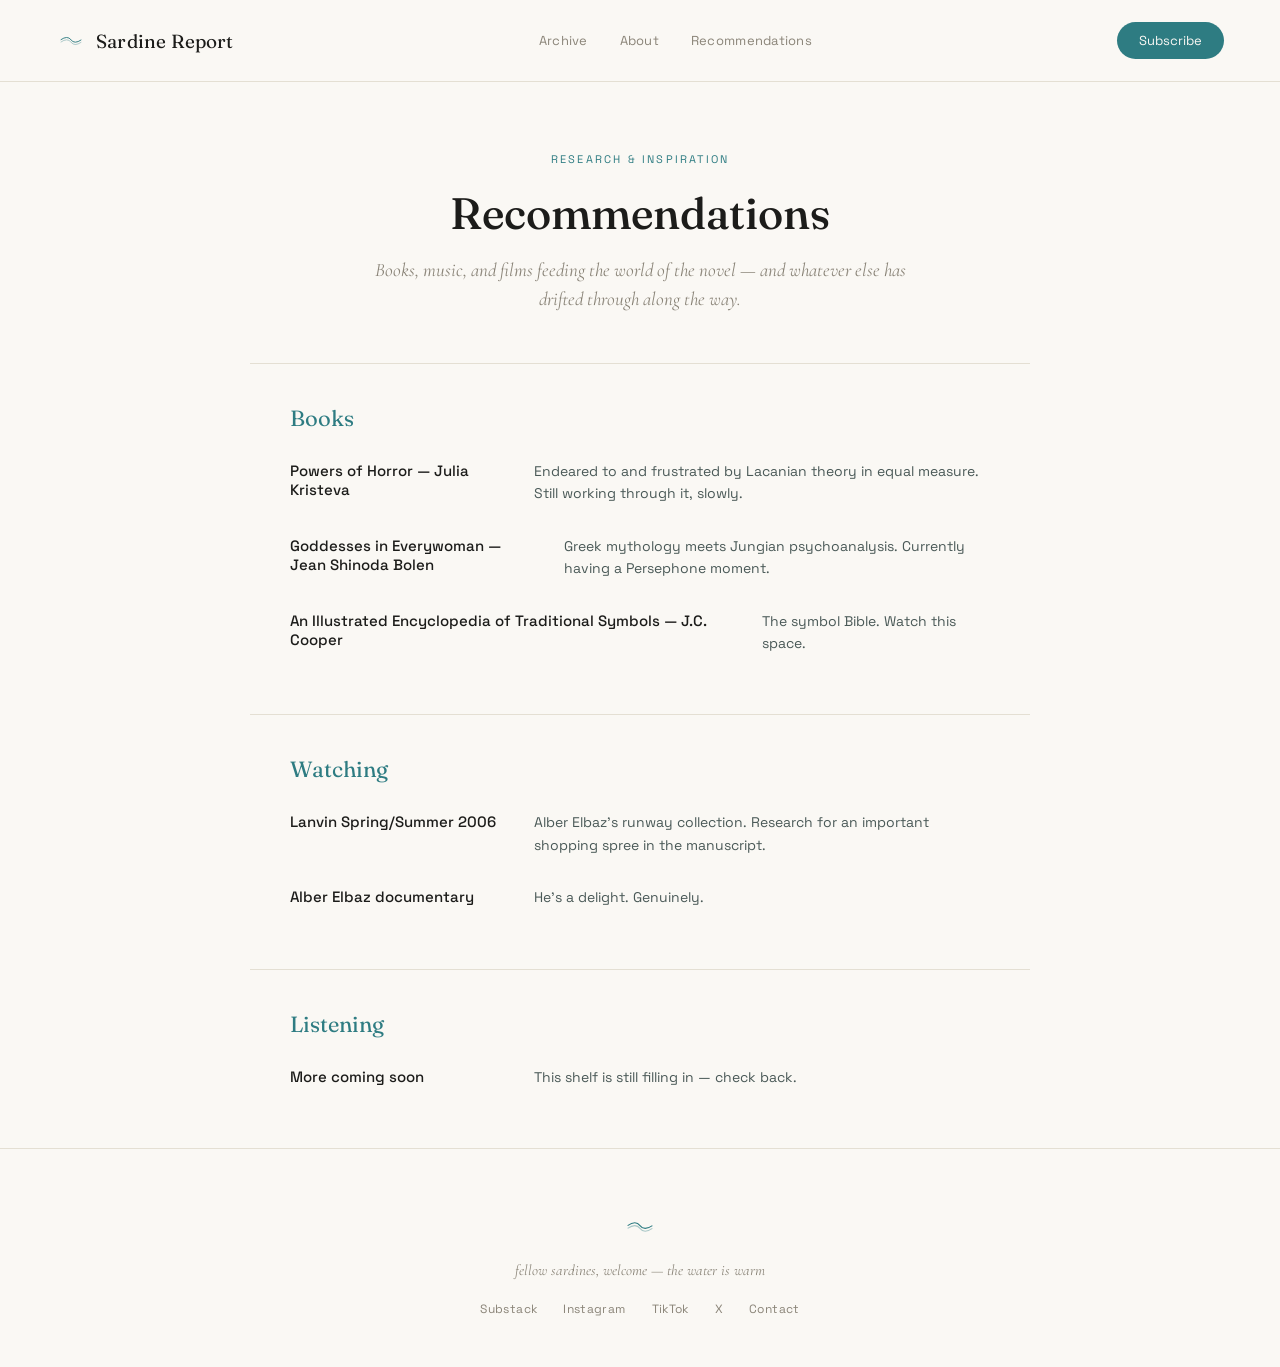
==== recommendations.html @ 5707d10d "Add files via upload" ====
<!DOCTYPE html>
<html lang="en">
<head>
<meta charset="UTF-8">
<meta name="viewport" content="width=device-width, initial-scale=1.0">
<title>Recommendations — The Sardine Report</title>
<meta name="description" content="Books, music, and movies feeding the world of the novel.">
<link rel="icon" type="image/png" href="favicon.png">
<link href="https://fonts.googleapis.com/css2?family=Fraunces:opsz,wght@9..144,300;9..144,400;9..144,500;9..144,600&family=Cormorant+Garamond:ital,wght@0,400;0,500;1,400;1,500&family=Space+Grotesk:wght@300;400;500&display=swap" rel="stylesheet">
<link rel="stylesheet" href="styles.css">
<style>
  .rec-hero {
    text-align: center;
    padding: 70px 40px 50px;
    max-width: 640px;
    margin: 0 auto;
  }
  .rec-hero h1 {
    font-family: 'Fraunces', serif;
    font-weight: 500;
    font-size: 44px;
    margin-bottom: 16px;
  }
  .rec-hero p {
    font-family: 'Cormorant Garamond', serif;
    font-style: italic;
    font-size: 19px;
    color: var(--muted);
    line-height: 1.5;
  }
  .rec-section {
    max-width: 780px;
    margin: 0 auto;
    padding: 40px 40px 60px;
    border-top: 1px solid var(--line);
  }
  .rec-section:first-of-type { border-top: none; }
  .rec-section-label {
    font-family: 'Fraunces', serif;
    font-size: 22px;
    color: var(--aqua-deep);
    margin-bottom: 28px;
  }
  .rec-item {
    display: flex;
    gap: 24px;
    margin-bottom: 30px;
    align-items: baseline;
  }
  .rec-item:last-child { margin-bottom: 0; }
  .rec-item .rec-title {
    font-family: 'Space Grotesk', sans-serif;
    font-weight: 500;
    font-size: 15px;
    min-width: 220px;
  }
  .rec-item .rec-note {
    font-size: 14px;
    color: #4A5957;
    line-height: 1.6;
  }
  @media (max-width: 640px) {
    .rec-item { flex-direction: column; gap: 4px; }
    .rec-item .rec-title { min-width: unset; }
  }
</style>
</head>
<body>

<!-- NAV -->
<nav>
  <a href="/" class="nav-mark">
    <svg viewBox="0 0 256 256"><path d="M40 118 Q98 78 128 118 T216 118" fill="none" stroke="#2E7C82" stroke-width="8"/><path d="M40 138 Q98 98 128 138 T216 138" fill="none" stroke="#2E7C82" stroke-width="8" opacity="0.4"/></svg>
    <span class="nav-name">Sardine Report</span>
  </a>
  <div class="nav-links">
    <a href="https://thesardinereport.substack.com/archive" target="_blank" rel="noopener">Archive</a>
    <a href="/#about">About</a>
    <a href="/recommendations.html">Recommendations</a>
  </div>
  <a class="nav-cta" href="https://thesardinereport.substack.com/subscribe" target="_blank" rel="noopener">Subscribe</a>
</nav>

<div class="rec-hero">
  <div class="hero-eyebrow">Research &amp; Inspiration</div>
  <h1>Recommendations</h1>
  <p>Books, music, and films feeding the world of the novel — and whatever else has drifted through along the way.</p>
</div>

<!-- BOOKS -->
<div class="rec-section">
  <div class="rec-section-label">Books</div>

  <div class="rec-item">
    <div class="rec-title">Powers of Horror &mdash; Julia Kristeva</div>
    <div class="rec-note">Endeared to and frustrated by Lacanian theory in equal measure. Still working through it, slowly.</div>
  </div>

  <div class="rec-item">
    <div class="rec-title">Goddesses in Everywoman &mdash; Jean Shinoda Bolen</div>
    <div class="rec-note">Greek mythology meets Jungian psychoanalysis. Currently having a Persephone moment.</div>
  </div>

  <div class="rec-item">
    <div class="rec-title">An Illustrated Encyclopedia of Traditional Symbols &mdash; J.C. Cooper</div>
    <div class="rec-note">The symbol Bible. Watch this space.</div>
  </div>

</div>

<!-- FILM & TV -->
<div class="rec-section">
  <div class="rec-section-label">Watching</div>

  <div class="rec-item">
    <div class="rec-title">Lanvin Spring/Summer 2006</div>
    <div class="rec-note">Alber Elbaz's runway collection. Research for an important shopping spree in the manuscript.</div>
  </div>

  <div class="rec-item">
    <div class="rec-title">Alber Elbaz documentary</div>
    <div class="rec-note">He's a delight. Genuinely.</div>
  </div>

</div>

<!-- MUSIC -->
<div class="rec-section">
  <div class="rec-section-label">Listening</div>

  <div class="rec-item">
    <div class="rec-title">More coming soon</div>
    <div class="rec-note">This shelf is still filling in &mdash; check back.</div>
  </div>

</div>

<!-- FOOTER -->
<footer>
  <svg class="foot-mark" viewBox="0 0 256 256"><path d="M40 118 Q98 78 128 118 T216 118" fill="none" stroke="#2E7C82" stroke-width="8"/><path d="M40 138 Q98 98 128 138 T216 138" fill="none" stroke="#2E7C82" stroke-width="8" opacity="0.4"/></svg>
  <div class="tagline">fellow sardines, welcome &mdash; the water is warm</div>
  <div class="foot-links">
    <a href="https://thesardinereport.substack.com" target="_blank" rel="noopener">Substack</a>
    <a href="https://instagram.com/thesardinereport" target="_blank" rel="noopener">Instagram</a>
    <a href="https://tiktok.com/@thesardinereport" target="_blank" rel="noopener">TikTok</a>
    <a href="https://x.com/sardinereports" target="_blank" rel="noopener">X</a>
    <a href="mailto:thesardinereport@gmail.com">Contact</a>
  </div>
</footer>

</body>
</html>
---- styles.css ----
:root {
  --ink: #1C1C1A;
  --aqua-deep: #2E7C82;
  --aqua: #6FBFC4;
  --tangerine: #F2793A;
  --cream: #FAF8F4;
  --cream-warm: #FAF3E4;
  --line: #E4DFD3;
  --muted: #8A8478;
}

* { box-sizing: border-box; margin: 0; padding: 0; }

body {
  font-family: 'Space Grotesk', sans-serif;
  background: var(--cream);
  color: var(--ink);
}

a { color: inherit; text-decoration: none; }

/* ===== NAV ===== */
nav {
  display: flex;
  align-items: center;
  justify-content: space-between;
  padding: 22px 56px;
  border-bottom: 1px solid var(--line);
  flex-wrap: wrap;
  gap: 16px;
}
.nav-mark {
  display: flex;
  align-items: center;
  gap: 10px;
}
.nav-mark svg { width: 30px; height: 30px; }
.nav-name {
  font-family: 'Fraunces', serif;
  font-size: 19px;
  letter-spacing: 0.01em;
}
.nav-links {
  display: flex;
  gap: 32px;
  font-size: 13px;
  color: var(--muted);
  letter-spacing: 0.02em;
}
.nav-links a:hover { color: var(--tangerine); }
.nav-cta {
  background: var(--aqua-deep);
  color: var(--cream) !important;
  border: none;
  padding: 10px 22px;
  border-radius: 100px;
  font-family: 'Space Grotesk', sans-serif;
  font-size: 13px;
  cursor: pointer;
}

/* ===== HERO ===== */
.hero {
  text-align: center;
  padding: 90px 40px 70px;
  max-width: 720px;
  margin: 0 auto;
  display: flex;
  flex-direction: column;
  align-items: center;
}
.hero-eyebrow {
  font-size: 11px;
  letter-spacing: 0.2em;
  text-transform: uppercase;
  color: var(--aqua-deep);
  margin-bottom: 20px;
}
.hero h1 {
  font-family: 'Fraunces', serif;
  font-weight: 500;
  font-size: 64px;
  letter-spacing: -0.01em;
  margin-bottom: 18px;
  line-height: 1.05;
}
.hero-wave {
  width: 220px;
  height: 20px;
  margin: 0 auto 26px;
  display: block;
}
.hero p.sub {
  font-family: 'Cormorant Garamond', serif;
  font-style: italic;
  font-size: 21px;
  color: var(--muted);
  max-width: 460px;
  margin: 0 auto 36px;
  line-height: 1.5;
}
.hero-cta {
  display: inline-block;
  background: var(--tangerine);
  color: white !important;
  border: none;
  padding: 14px 34px;
  border-radius: 100px;
  font-family: 'Space Grotesk', sans-serif;
  font-size: 14px;
  cursor: pointer;
  margin-bottom: 14px;
}
.hero-note {
  font-size: 12px;
  color: var(--muted)
}

/* ===== SECTIONS STRIP ===== */
.sections-strip {
  display: grid;
  grid-template-columns: repeat(4, 1fr);
  border-top: 1px solid var(--line);
  border-bottom: 1px solid var(--line);
}
.section-item {
  padding: 34px 26px;
  border-right: 1px solid var(--line);
}
.section-item:last-child { border-right: none; }
.section-item .label {
  font-family: 'Fraunces', serif;
  font-size: 17px;
  margin-bottom: 8px;
  color: var(--aqua-deep);
}
.section-item .desc {
  font-size: 13px;
  color: var(--muted);
  line-height: 1.5;
}

/* ===== LATEST ISSUE ===== */
.latest {
  padding: 70px 56px;
}
.latest-heading {
  text-align: center;
  margin-bottom: 40px;
}
.latest-heading .eyebrow {
  font-size: 11px;
  letter-spacing: 0.2em;
  text-transform: uppercase;
  color: var(--aqua-deep);
  margin-bottom: 10px;
}
.latest-heading h2 {
  font-family: 'Fraunces', serif;
  font-weight: 500;
  font-size: 32px;
}
.issue-card {
  max-width: 640px;
  margin: 0 auto;
  background: white;
  border: 1px solid var(--line);
  border-radius: 16px;
  padding: 40px;
}
.issue-tag {
  display: inline-block;
  background: #FCE3D0;
  color: #D85E22;
  font-size: 11px;
  text-transform: uppercase;
  letter-spacing: 0.08em;
  padding: 5px 12px;
  border-radius: 100px;
  margin-bottom: 16px;
}
.issue-card h3 {
  font-family: 'Fraunces', serif;
  font-size: 26px;
  margin-bottom: 12px;
  line-height: 1.2;
}
.issue-card p {
  font-size: 14px;
  color: #4A5957;
  line-height: 1.7;
  margin-bottom: 20px;
}
.issue-read {
  font-size: 13px;
  color: var(--aqua-deep) !important;
  text-decoration: underline;
  text-underline-offset: 3px;
}

/* ===== ABOUT ===== */
.about {
  background: var(--cream);
  padding: 80px 40px;
  border-top: 1px solid var(--line);
}
.about-inner {
  max-width: 560px;
  margin: 0 auto;
  text-align: center;
}
.about .eyebrow {
  font-size: 11px;
  letter-spacing: 0.2em;
  text-transform: uppercase;
  color: var(--aqua-deep);
  margin-bottom: 14px;
}
.about h2 {
  font-family: 'Fraunces', serif;
  font-weight: 500;
  font-size: 32px;
  margin-bottom: 22px;
}
.about p {
  font-size: 15px;
  line-height: 1.75;
  color: #4A5957;
  margin-bottom: 20px;
}
.about-cta {
  display: inline-block;
  background: var(--aqua-deep);
  color: var(--cream) !important;
  padding: 12px 28px;
  border-radius: 100px;
  font-size: 13px;
  margin: 10px 0 24px;
}
.about-signoff {
  font-family: 'Cormorant Garamond', serif;
  font-style: italic;
  color: var(--muted);
  font-size: 15px;
}

/* ===== FOOTER ===== */
footer {
  text-align: center;
  padding: 60px 40px 50px;
  border-top: 1px solid var(--line);
}
footer .foot-mark {
  width: 36px;
  height: 36px;
  margin: 0 auto 16px;
  display: block;
}
footer .tagline {
  font-family: 'Cormorant Garamond', serif;
  font-style: italic;
  font-size: 15px;
  color: var(--muted);
  margin-bottom: 22px;
}
footer .foot-links {
  display: flex;
  justify-content: center;
  gap: 26px;
  font-size: 12px;
  color: var(--muted);
  letter-spacing: 0.03em;
  flex-wrap: wrap;
}
footer .foot-links a:hover { color: var(--tangerine); }


/* ===== RESPONSIVE ===== */
@media (max-width: 700px) {
  nav { padding: 18px 24px; }
  .nav-links { display: none; }
  .hero h1 { font-size: 44px; }
  .sections-strip { grid-template-columns: 1fr 1fr; }
  .section-item { border-bottom: 1px solid var(--line); }
  .latest, .about { padding: 50px 24px; }
}
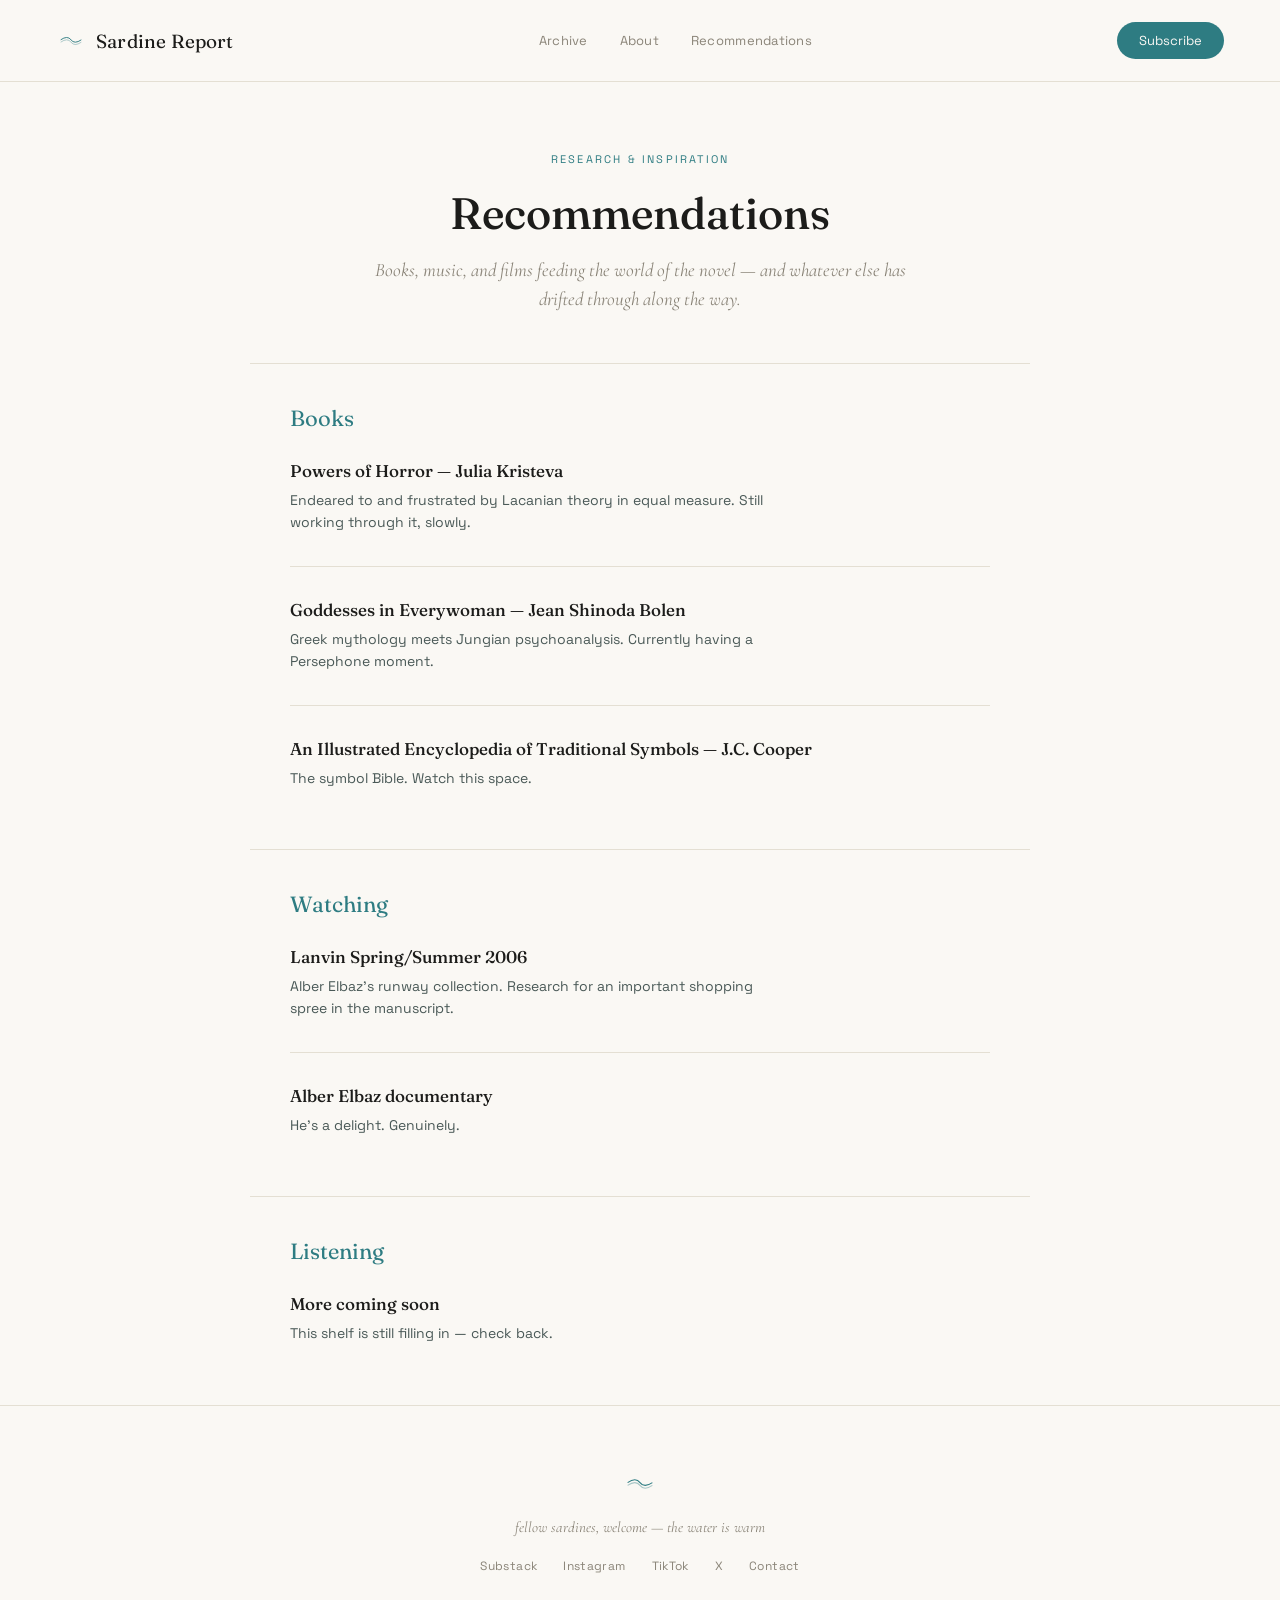
==== commit e726d8cf: "Refactor styles for recommendation items Updated styles for recommendation items, including margin, " ====
--- a/recommendations.html
+++ b/recommendations.html
@@ -41,28 +41,28 @@
     color: var(--aqua-deep);
     margin-bottom: 28px;
   }
-  .rec-item {
-    display: flex;
-    gap: 24px;
-    margin-bottom: 30px;
-    align-items: baseline;
-  }
-  .rec-item:last-child { margin-bottom: 0; }
-  .rec-item .rec-title {
-    font-family: 'Space Grotesk', sans-serif;
-    font-weight: 500;
-    font-size: 15px;
-    min-width: 220px;
-  }
-  .rec-item .rec-note {
-    font-size: 14px;
-    color: #4A5957;
-    line-height: 1.6;
-  }
-  @media (max-width: 640px) {
-    .rec-item { flex-direction: column; gap: 4px; }
-    .rec-item .rec-title { min-width: unset; }
-  }
+.rec-item {
+  margin-bottom: 32px;
+  padding-bottom: 32px;
+  border-bottom: 1px solid var(--line);
+}
+.rec-item:last-child {
+  margin-bottom: 0;
+  padding-bottom: 0;
+  border-bottom: none;
+}
+.rec-item .rec-title {
+  font-family: 'Fraunces', serif;
+  font-weight: 500;
+  font-size: 17px;
+  margin-bottom: 8px;
+}
+.rec-item .rec-note {
+  font-size: 14px;
+  color: #4A5957;
+  line-height: 1.6;
+  max-width: 480px;
+}
 </style>
 </head>
 <body>
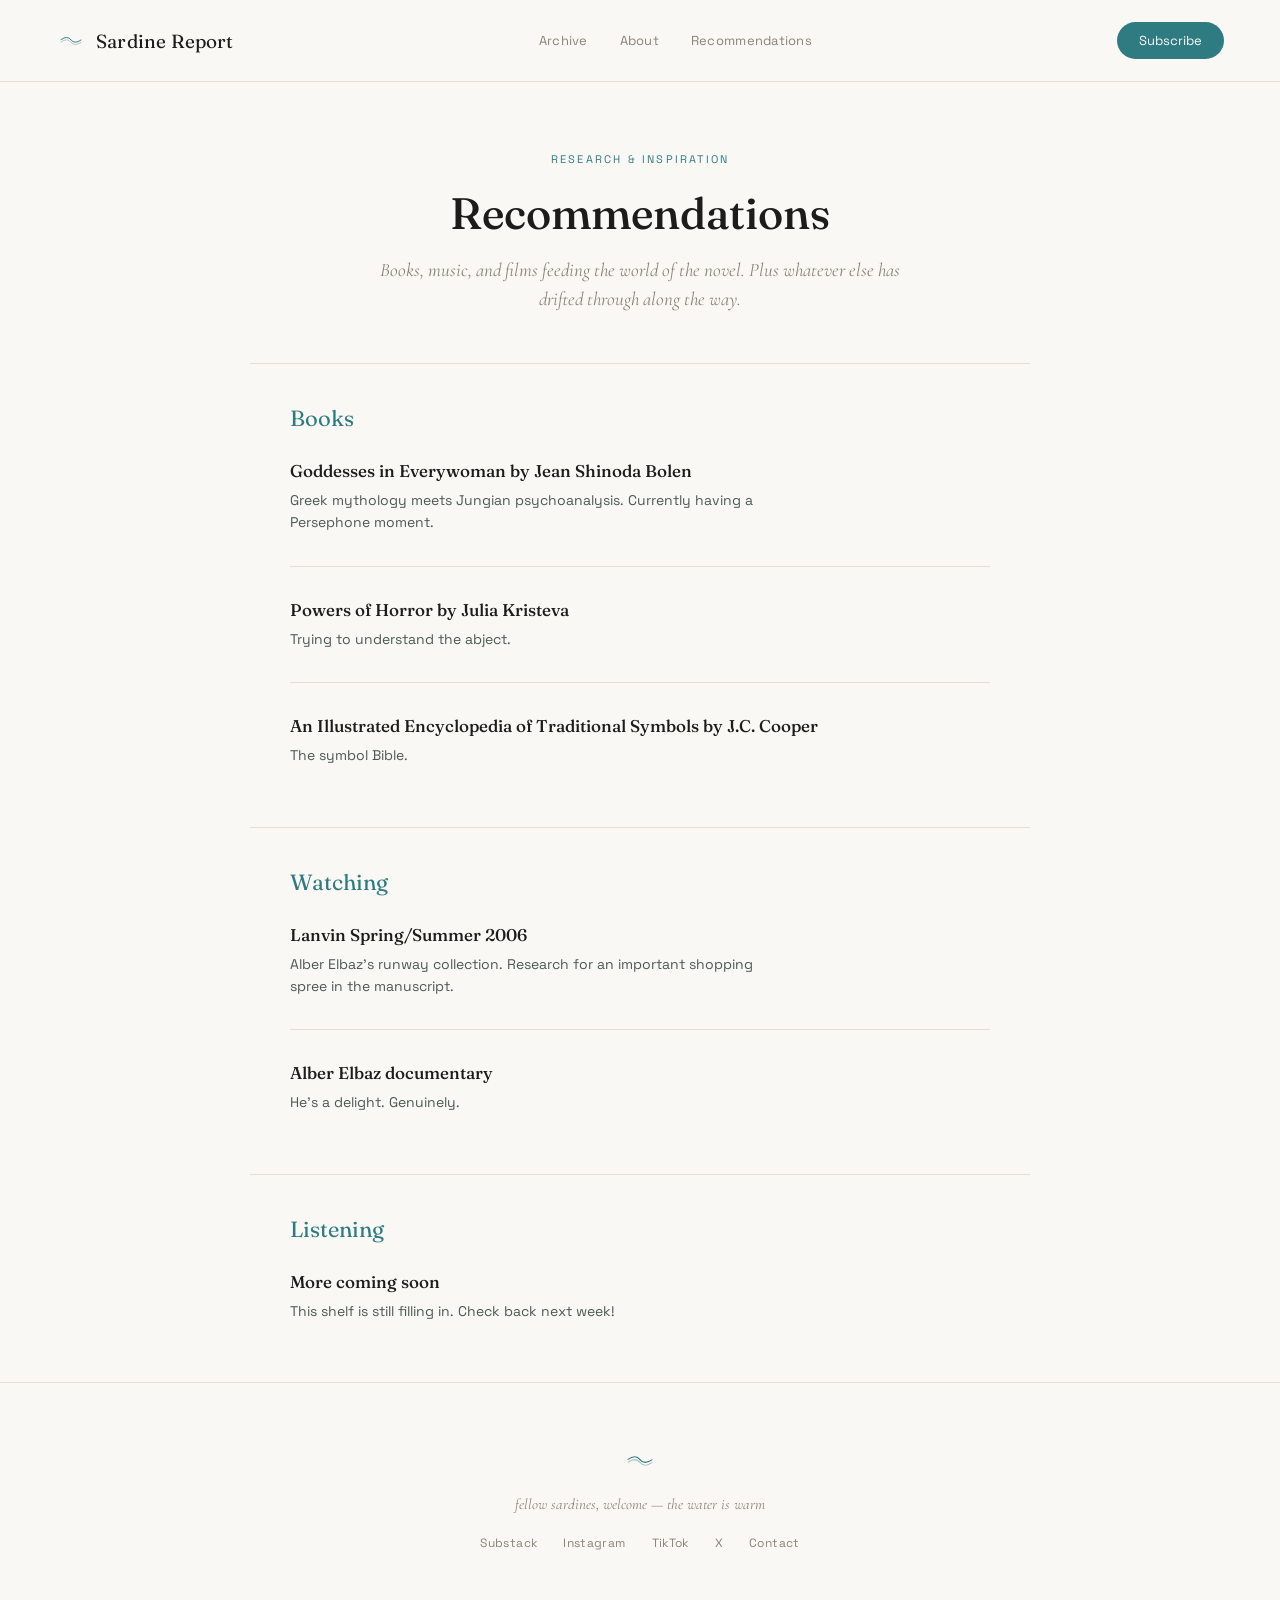
==== commit 18f95353: "Revise recommendations in recommendations.html Updated recommendations section with new titles and n" ====
--- a/recommendations.html
+++ b/recommendations.html
@@ -84,26 +84,26 @@
 <div class="rec-hero">
   <div class="hero-eyebrow">Research &amp; Inspiration</div>
   <h1>Recommendations</h1>
-  <p>Books, music, and films feeding the world of the novel — and whatever else has drifted through along the way.</p>
+  <p>Books, music, and films feeding the world of the novel. Plus whatever else has drifted through along the way.</p>
 </div>
 
 <!-- BOOKS -->
 <div class="rec-section">
   <div class="rec-section-label">Books</div>
-
+  
   <div class="rec-item">
-    <div class="rec-title">Powers of Horror &mdash; Julia Kristeva</div>
-    <div class="rec-note">Endeared to and frustrated by Lacanian theory in equal measure. Still working through it, slowly.</div>
-  </div>
-
-  <div class="rec-item">
-    <div class="rec-title">Goddesses in Everywoman &mdash; Jean Shinoda Bolen</div>
+    <div class="rec-title">Goddesses in Everywoman by Jean Shinoda Bolen</div>
     <div class="rec-note">Greek mythology meets Jungian psychoanalysis. Currently having a Persephone moment.</div>
   </div>
 
   <div class="rec-item">
-    <div class="rec-title">An Illustrated Encyclopedia of Traditional Symbols &mdash; J.C. Cooper</div>
-    <div class="rec-note">The symbol Bible. Watch this space.</div>
+    <div class="rec-title">Powers of Horror by Julia Kristeva</div>
+    <div class="rec-note">Trying to understand the abject.</div>
+  </div>
+
+  <div class="rec-item">
+    <div class="rec-title">An Illustrated Encyclopedia of Traditional Symbols by J.C. Cooper</div>
+    <div class="rec-note">The symbol Bible.</div>
   </div>
 
 </div>
@@ -130,7 +130,7 @@
 
   <div class="rec-item">
     <div class="rec-title">More coming soon</div>
-    <div class="rec-note">This shelf is still filling in &mdash; check back.</div>
+    <div class="rec-note">This shelf is still filling in. Check back next week!</div>
   </div>
 
 </div>
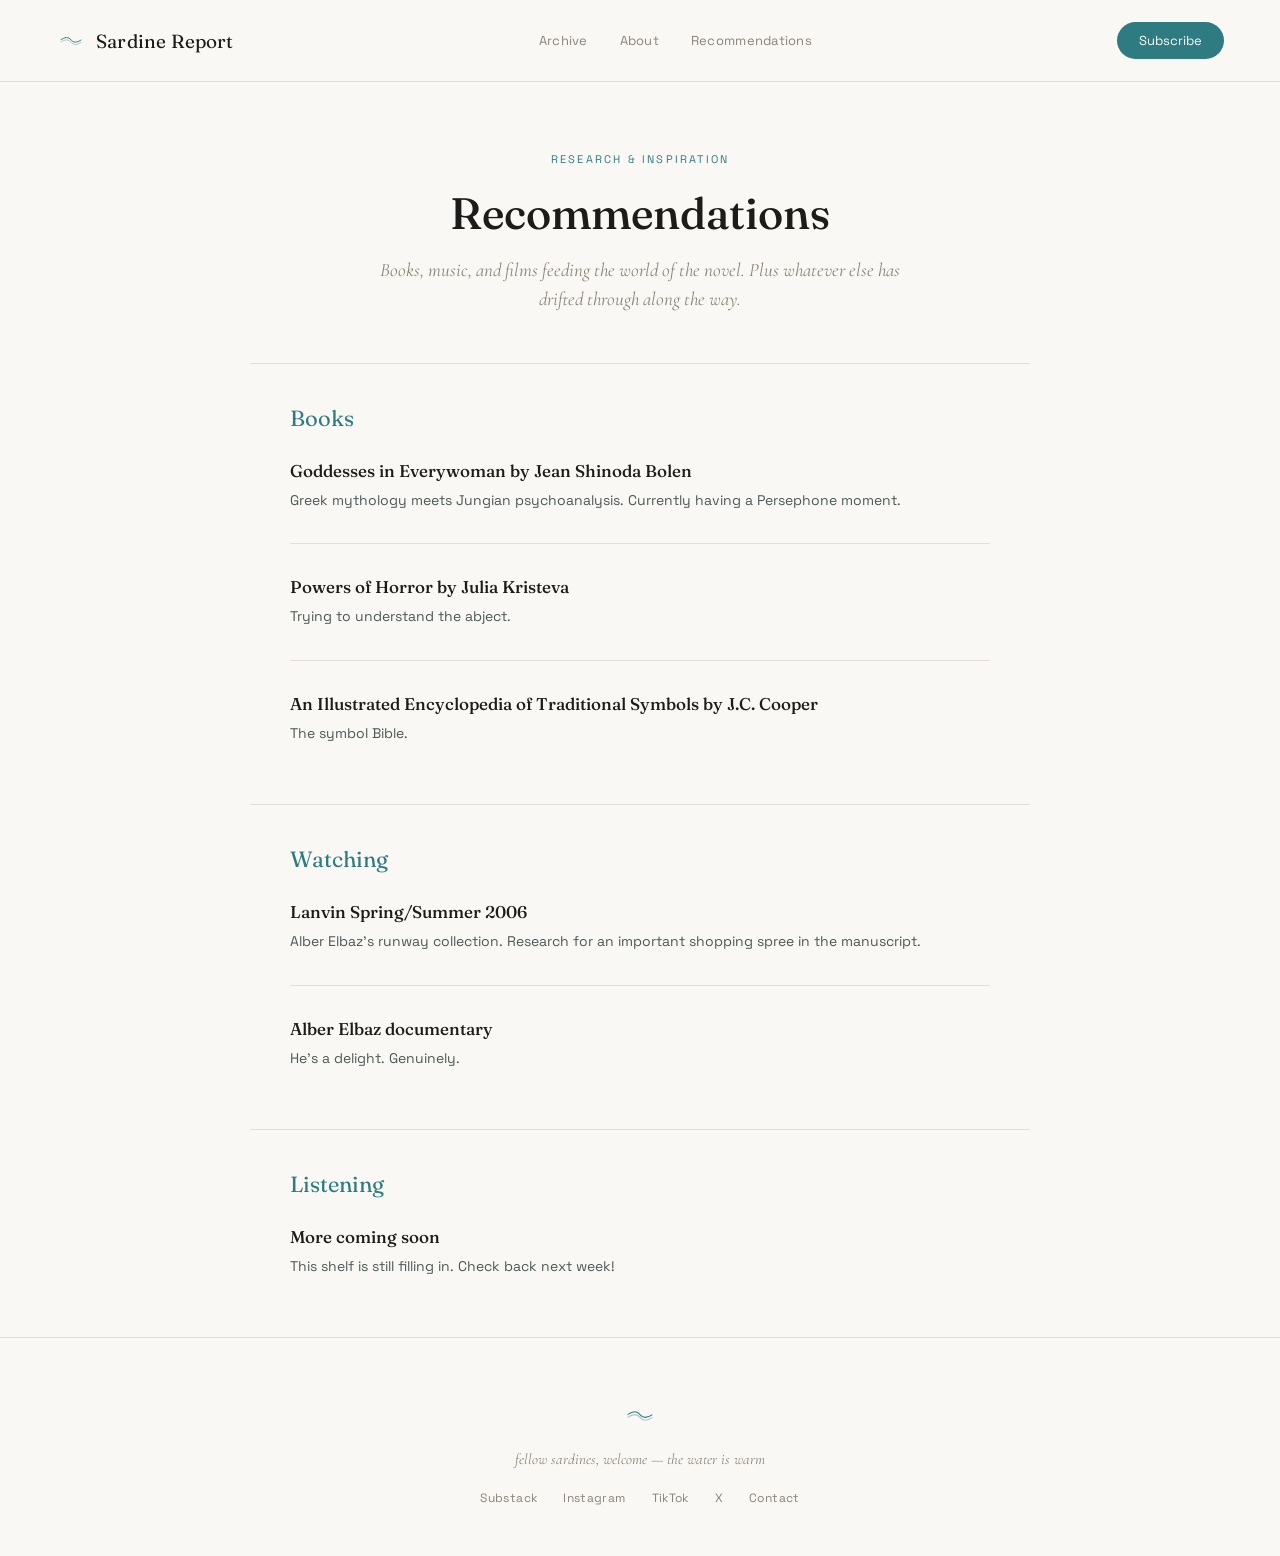
==== commit dece346f: "Increase max-width of recommendation notes" ====
--- a/recommendations.html
+++ b/recommendations.html
@@ -61,7 +61,7 @@
   font-size: 14px;
   color: #4A5957;
   line-height: 1.6;
-  max-width: 480px;
+  max-width: 640px;
 }
 </style>
 </head>
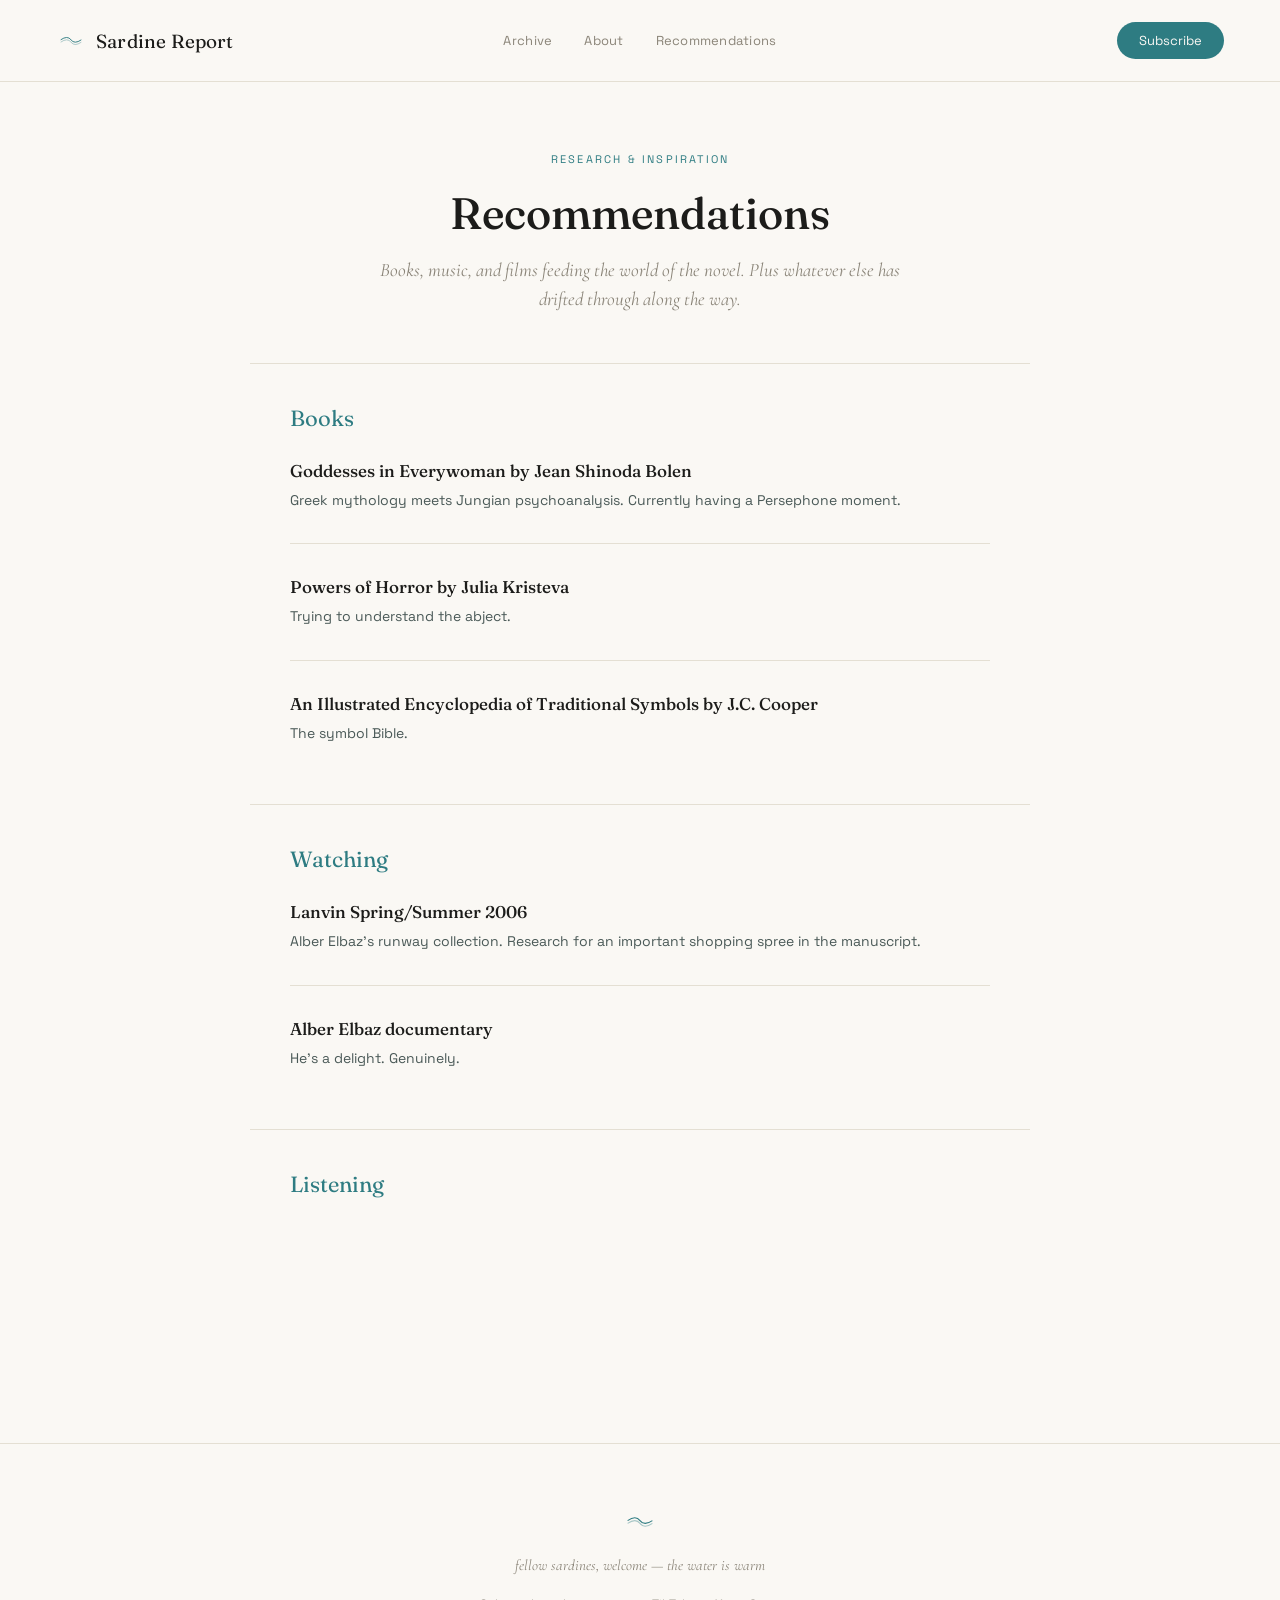
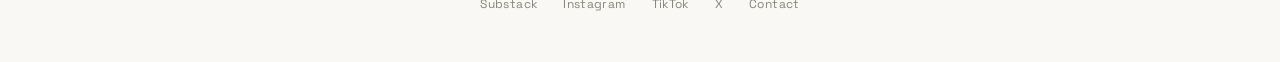
==== commit bc52e18b: "Replace music recommendation with Spotify embed Removed placeholder music recommendation and added S" ====
--- a/recommendations.html
+++ b/recommendations.html
@@ -128,10 +128,7 @@
 <div class="rec-section">
   <div class="rec-section-label">Listening</div>
 
-  <div class="rec-item">
-    <div class="rec-title">More coming soon</div>
-    <div class="rec-note">This shelf is still filling in. Check back next week!</div>
-  </div>
+<iframe data-testid="embed-iframe" style="border-radius:12px" src="https://open.spotify.com/embed/playlist/23uEeL6yy1qSsx6YPc9NuH?utm_source=generator&si=93e4ecd4d90f4c65" width="100%" height="152" frameBorder="0" allowfullscreen="" allow="autoplay; clipboard-write; encrypted-media; fullscreen; picture-in-picture" loading="lazy"></iframe>
 
 </div>
 
--- a/styles.css
+++ b/styles.css
@@ -21,13 +21,18 @@
 
 /* ===== NAV ===== */
 nav {
-  display: flex;
+  display: grid;
+  grid-template-columns: 1fr auto 1fr;
   align-items: center;
-  justify-content: space-between;
   padding: 22px 56px;
   border-bottom: 1px solid var(--line);
-  flex-wrap: wrap;
   gap: 16px;
+}
+.nav-links {
+  justify-self: center;
+}
+.nav-cta {
+  justify-self: end;
 }
 .nav-mark {
   display: flex;
